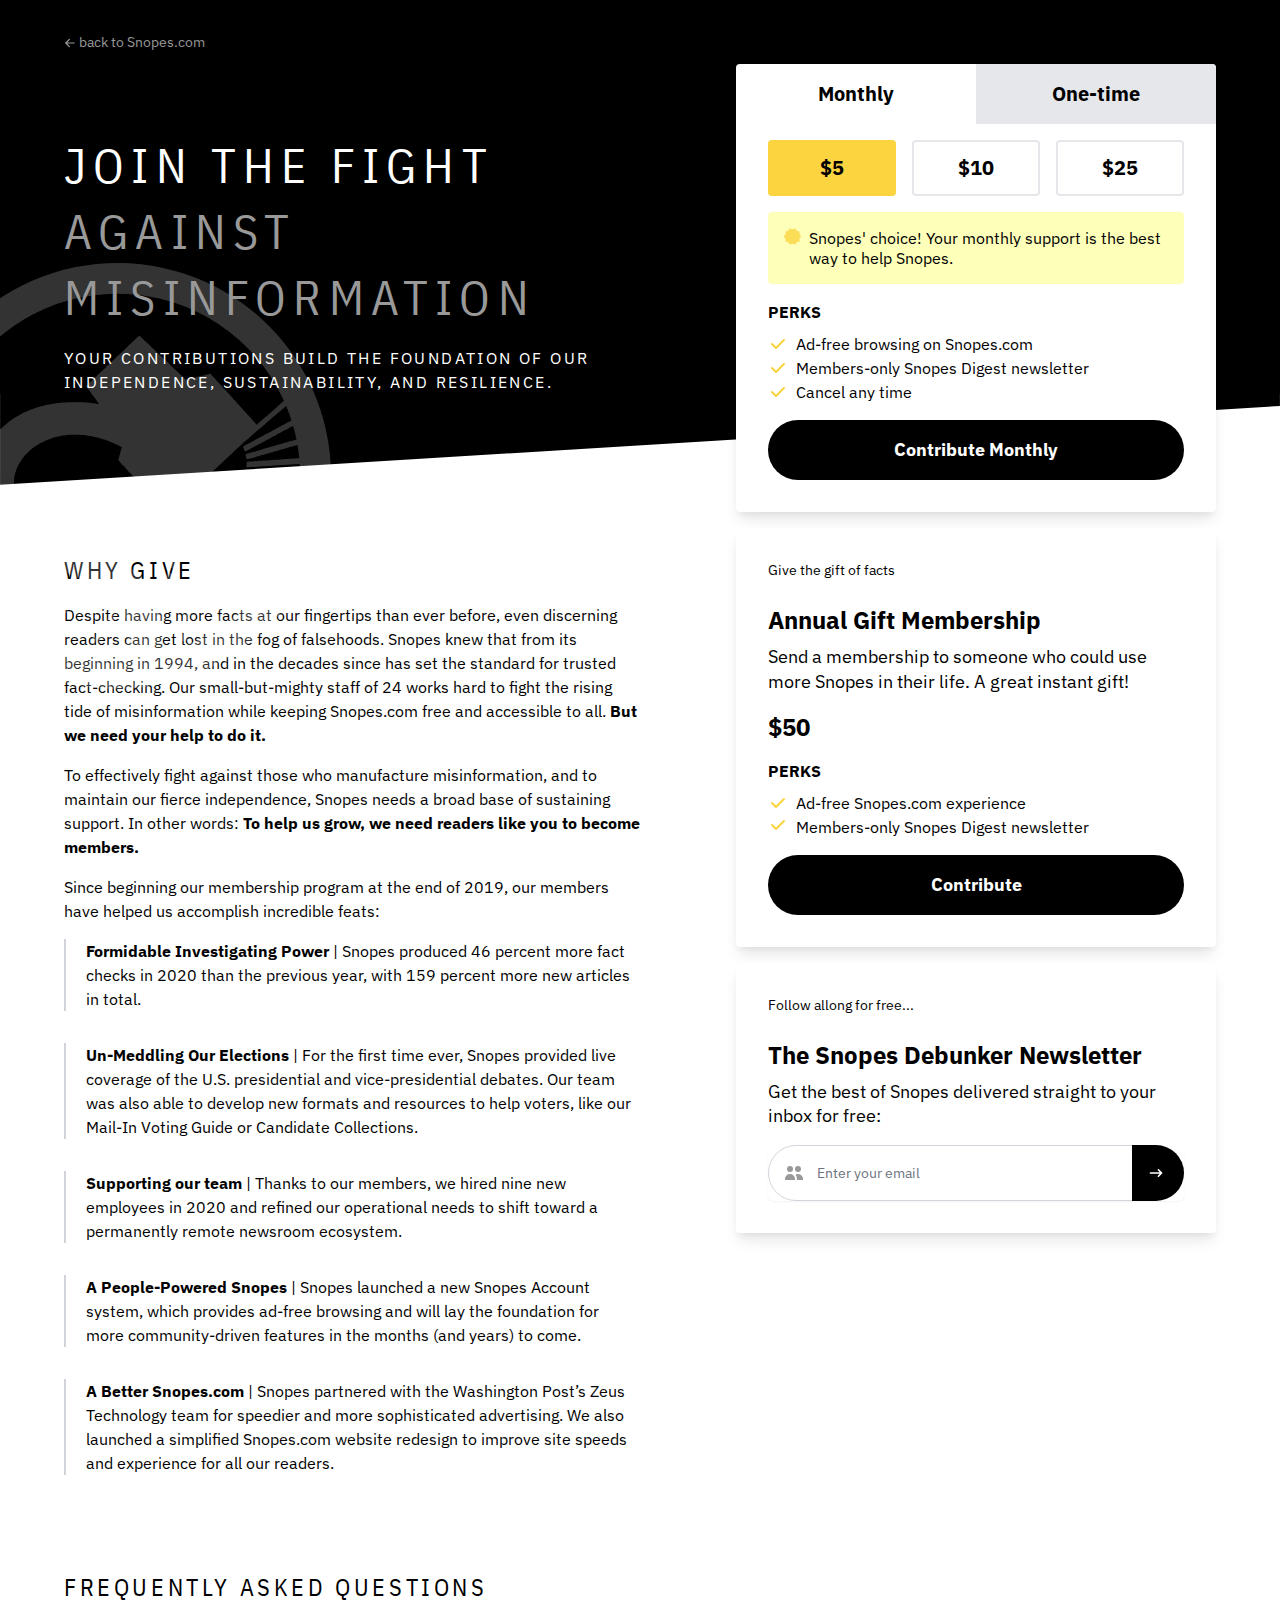
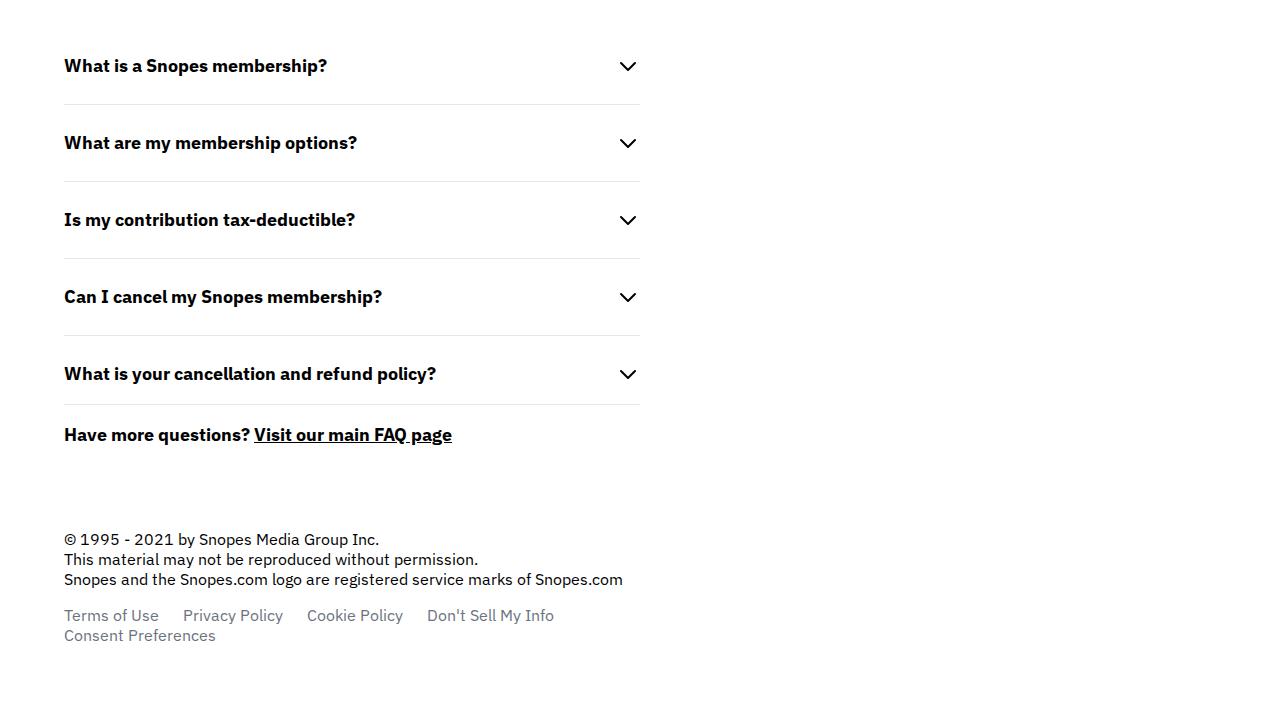
==== index.html @ 12481685 "initial" ====
<!DOCTYPE html>
<html lang="en">
<head>
  <meta charset="utf-8">
  <meta name="viewport" content="width=device-width, initial-scale=1, shrink-to-fit=no">
  <link rel="icon" type="image/png" href="favicon.png">
  <link rel="preconnect" href="https://fonts.gstatic.com">
  <link href="https://fonts.googleapis.com/css2?family=IBM+Plex+Sans+Condensed:wght@600&family=IBM+Plex+Sans:wght@400;600;700&display=swap" rel="stylesheet">
  <link rel="stylesheet" href="css/main.css">
  <title>Contribute to Snopes.com</title>
  <script src="https://code.jquery.com/jquery-3.6.0.slim.min.js" integrity="sha256-u7e5khyithlIdTpu22PHhENmPcRdFiHRjhAuHcs05RI=" crossorigin="anonymous"></script>
</head>
<body class="antialiased">

<div class="hero bg-black p-8 pb-0 text-white relative">

  <div class="edge absolute inset-x-0 bottom-0 translate-y-full z-0 border-t-1 -top-2">
    <div class="bg-black h-48 lg:hidden"></div>
    <svg class="w-full h-auto" viewBox="0 0 1440 102" fill="none" xmlns="http://www.w3.org/2000/svg">
    <path d="M0 0H1440V13.5L0 102V0Z" fill="black"/>
    </svg>
  </div>

  <div class="max-w-6xl mx-auto relative z-10">

    <div class="lg:w-1/2">

    <a href="https://snopes.com" class="block mb-12 text-xs lg:text-sm text-gray-light">
      <svg class="w-3 h-3 inline" xmlns="http://www.w3.org/2000/svg" viewBox="0 0 20 20" fill="currentColor"><path fill-rule="evenodd" d="M9.707 16.707a1 1 0 01-1.414 0l-6-6a1 1 0 010-1.414l6-6a1 1 0 011.414 1.414L5.414 9H17a1 1 0 110 2H5.414l4.293 4.293a1 1 0 010 1.414z" clip-rule="evenodd" /></svg> back to Snopes.com</a>
    
    <h1 class="condensed uppercase text-3xl lg:text-5xl tracking-widest leading-snug lg:leading-snug mb-4 lg:pt-8">
    Join the fight <br><span class="text-gray-light">against <br>misinformation</span>
    </h1>

    <p class="uppercase pb-8 lg:pb-0 text-xs lg:text-base tracking-widest">Your contributions build the foundation of our independence, sustainability, and resilience.</p>

    </div>

  </div>

  <img src="logo-outlined.svg" class="absolute w-1/3 top-2/3 right-12 h-auto opacity-20 lg:right-auto lg:-left-24 lg:w-1/3 z-0" alt="">

</div>



<div class="cards p-8 relative lg:absolute lg:inset-0 lg:mt-8">


  
  
  

<div class="max-w-6xl lg:mx-auto">
<div class="lg:w-1/2 lg:ml-auto lg:pl-24">

<div class="card bg-white text-black rounded relative z-10 shadow-lg mb-4 overflow-hidden">

    <nav class="flex">
      <a href="#" class="flex-1 block p-4 text-center font-bold text-xl">Monthly</a>
      <a href="#" class="flex-1 block p-4 text-center font-bold text-xl bg-gray-200 hover:underline">One-time</a>
    </nav>
    
    <div class="inner p-8 pt-4">

      <div class="amount flex gap-4 text-center mb-4">
        <a href="#" class="flex-1 border-2 rounded py-3 text-xl font-bold bg-yellow border-yellow">$5</a>
        <a href="#" class="flex-1 border-2 rounded py-3 text-xl font-bold hover:bg-gray-100">$10</a>
        <a href="#" class="flex-1 border-2 rounded py-3 text-xl font-bold hover:bg-gray-100">$25</a>
      </div>
      
      <div class="choice flex gap-2 bg-yellow-light px-4 py-2 rounded mb-4">

        <svg width="17" class="mt-1 top-1 relative" height="17" viewBox="0 0 17 17" fill="none" xmlns="http://www.w3.org/2000/svg"><path opacity="0.8" d="M16.0852 7.05222C15.8026 6.79178 15.5144 6.52131 15.4353 6.2837C15.3507 6.026 15.4251 5.62851 15.4967 5.24107C15.6018 4.65259 15.7142 4.0449 15.3777 3.5871C15.0347 3.12562 14.4053 3.04248 13.8001 2.96205C13.4087 2.90814 13.0015 2.85514 12.783 2.70161C12.572 2.5481 12.399 2.18989 12.2289 1.84264C11.964 1.29435 11.6888 0.729634 11.1273 0.55236C10.5871 0.378738 10.0395 0.669327 9.50869 0.949858C9.15263 1.13719 8.7854 1.33091 8.49999 1.33091C8.21459 1.33091 7.84736 1.13719 7.49037 0.949858C6.95951 0.669327 6.41288 0.378736 5.8718 0.55236C5.3112 0.729637 5.0351 1.29802 4.77014 1.84264C4.60373 2.18989 4.42709 2.54808 4.21606 2.70161C3.99852 2.85879 3.5941 2.91179 3.19901 2.96205C2.59378 3.04247 1.96811 3.12562 1.62507 3.5871C1.2848 4.04857 1.3973 4.65624 1.50607 5.24472C1.57393 5.62942 1.64924 6.02694 1.56371 6.2837C1.48562 6.52129 1.19648 6.79178 0.917595 7.05222C0.486226 7.45337 0 7.90752 0 8.49876C0 9.09 0.486226 9.54507 0.917595 9.94622C1.1965 10.2067 1.48562 10.4771 1.56371 10.7147C1.64831 10.9724 1.57393 11.3699 1.50235 11.7537C1.39358 12.3422 1.28481 12.9499 1.62135 13.4113C1.9644 13.8728 2.59378 13.956 3.199 14.0364C3.59039 14.0866 3.9976 14.1396 4.21605 14.2968C4.42709 14.4476 4.60001 14.8085 4.77013 15.1558C5.0351 15.7004 5.31027 16.2652 5.8718 16.4461C6.41193 16.616 6.95951 16.3291 7.49036 16.0486C7.84735 15.8613 8.21458 15.6639 8.49999 15.6639C8.78539 15.6639 9.15262 15.8613 9.50962 16.0486C9.92797 16.2688 10.3593 16.5 10.7879 16.5C10.9004 16.5 11.0157 16.4836 11.1282 16.4461C11.6888 16.2688 11.9649 15.7004 12.2298 15.1558C12.4 14.8086 12.5729 14.4504 12.7877 14.2968C13.0052 14.1433 13.4096 14.0894 13.801 14.0364C14.4062 13.956 15.0356 13.8728 15.3787 13.4113C15.7189 12.9535 15.6064 12.3449 15.4977 11.7574C15.4261 11.3699 15.3517 10.9724 15.4363 10.7147C15.5144 10.4772 15.8035 10.2067 16.0861 9.94623C16.5138 9.54508 17 9.09092 17 8.49877C17 7.90755 16.5138 7.45337 16.0852 7.05222Z" fill="#FBD440"/></svg>

      <div class="flex-1 leading-tight py-2">Snopes' choice! Your monthly support is the best way to help Snopes.</div>

      </div>

      <div class="perks mb-4">
        <h3 class="font-bold mb-2">PERKS</h3>

        <div class="item flex items-center gap-2">
          <svg class="w-5 h-5 text-yellow" xmlns="http://www.w3.org/2000/svg" viewBox="0 0 20 20" fill="currentColor">
          <path fill-rule="evenodd" d="M16.707 5.293a1 1 0 010 1.414l-8 8a1 1 0 01-1.414 0l-4-4a1 1 0 011.414-1.414L8 12.586l7.293-7.293a1 1 0 011.414 0z" clip-rule="evenodd" /></svg>
          <div class="flex-1">Ad-free browsing on Snopes.com</div>
        </div>

        <div class="item flex items-center gap-2">
          <svg class="w-5 h-5 text-yellow" xmlns="http://www.w3.org/2000/svg" viewBox="0 0 20 20" fill="currentColor">
          <path fill-rule="evenodd" d="M16.707 5.293a1 1 0 010 1.414l-8 8a1 1 0 01-1.414 0l-4-4a1 1 0 011.414-1.414L8 12.586l7.293-7.293a1 1 0 011.414 0z" clip-rule="evenodd" /></svg>
          <div class="flex-1">Members-only Snopes Digest newsletter</div>
        </div>

        <div class="item flex items-center gap-2">
          <svg class="w-5 h-5 text-yellow" xmlns="http://www.w3.org/2000/svg" viewBox="0 0 20 20" fill="currentColor">
          <path fill-rule="evenodd" d="M16.707 5.293a1 1 0 010 1.414l-8 8a1 1 0 01-1.414 0l-4-4a1 1 0 011.414-1.414L8 12.586l7.293-7.293a1 1 0 011.414 0z" clip-rule="evenodd" /></svg>
          <div class="flex-1">Cancel any time</div>
        </div>

      </div>

      <a href="#" class="button bg-black text-white text-center block p-4 rounded-full font-bold text-lg hover:bg-yellow hover:text-black">Contribute Monthly</a>

    </div>

  </div>

  <div class="card bg-white text-black rounded relative z-10 shadow-lg mb-4 overflow-hidden">
   
    <div class="inner p-8">

      <p class="mb-6 text-sm">Give the gift of facts</p>
      <h2 class="text-2xl font-bold mb-2 leading-snug">Annual Gift Membership</h2>
      <p class="text-lg leading-snug mb-4">Send a membership to someone who could use more Snopes in their life. A great instant gift!</p>

      <div class="amount flex text-center mb-4">
        <a href="#" class="text-2xl font-bold">$50</a>
      </div>

      <div class="perks mb-4">
        <h3 class="font-bold mb-2">PERKS</h3>

        <div class="item flex items-center gap-2">
          <svg class="w-5 h-5 text-yellow" xmlns="http://www.w3.org/2000/svg" viewBox="0 0 20 20" fill="currentColor">
          <path fill-rule="evenodd" d="M16.707 5.293a1 1 0 010 1.414l-8 8a1 1 0 01-1.414 0l-4-4a1 1 0 011.414-1.414L8 12.586l7.293-7.293a1 1 0 011.414 0z" clip-rule="evenodd" /></svg>
          <div class="flex-1">Ad-free Snopes.com experience</div>
        </div>

        <div class="item flex gap-2">
          <svg class="w-5 h-5 text-yellow" xmlns="http://www.w3.org/2000/svg" viewBox="0 0 20 20" fill="currentColor">
          <path fill-rule="evenodd" d="M16.707 5.293a1 1 0 010 1.414l-8 8a1 1 0 01-1.414 0l-4-4a1 1 0 011.414-1.414L8 12.586l7.293-7.293a1 1 0 011.414 0z" clip-rule="evenodd" /></svg>
          <div class="flex-1">Members-only Snopes Digest newsletter</div>
        </div>

      </div>

      <a href="#" class="button bg-black text-white text-center block p-4 rounded-full font-bold text-lg hover:bg-yellow hover:text-black">Contribute</a>

    </div>

  </div>

  <div class="card bg-white text-black rounded relative z-10 shadow-lg mb-4 overflow-hidden">
   
    <div class="inner p-8">

      <p class="mb-6 text-sm">Follow allong for free...</p>
      <h2 class="text-2xl font-bold mb-2 leading-snug">The Snopes Debunker Newsletter</h2>
      <p class="text-lg leading-snug mb-4">Get the best of Snopes delivered straight to your inbox for free:</p>


      <div class="flex rounded-md shadow-sm">
        <div class="relative flex items-stretch flex-grow focus-within:z-10">
          <div class="absolute inset-y-0 left-0 pl-4 flex items-center pointer-events-none">
            <!-- Heroicon name: solid/users -->
            <svg class="h-5 w-5 text-gray-light" xmlns="http://www.w3.org/2000/svg" viewBox="0 0 20 20" fill="currentColor" aria-hidden="true">
              <path d="M9 6a3 3 0 11-6 0 3 3 0 016 0zM17 6a3 3 0 11-6 0 3 3 0 016 0zM12.93 17c.046-.327.07-.66.07-1a6.97 6.97 0 00-1.5-4.33A5 5 0 0119 16v1h-6.07zM6 11a5 5 0 015 5v1H1v-1a5 5 0 015-5z" />
            </svg>
          </div>
          <input type="text" name="email" id="email" class="focus:ring-yellow focus:border-yellow block w-full rounded-none rounded-l-full pl-12 sm:text-sm border-gray-300" placeholder="Enter your email">
        </div>
        <button class="-ml-px relative inline-flex items-center space-x-2 pl-4 pr-5 py-5 text-2xl font-bold rounded-r-full text-white bg-black hover:bg-yellow hover:text-black focus:outline-none focus:ring-0 ">
          <span><svg class="w-4 h-4" xmlns="http://www.w3.org/2000/svg" viewBox="0 0 20 20" fill="currentColor"><path fill-rule="evenodd" d="M12.293 5.293a1 1 0 011.414 0l4 4a1 1 0 010 1.414l-4 4a1 1 0 01-1.414-1.414L14.586 11H3a1 1 0 110-2h11.586l-2.293-2.293a1 1 0 010-1.414z" clip-rule="evenodd" /></svg></span>
        </button>
      </div>


    </div>

  

</div>

</div>

</div>
</div>

<div class="max-w-6xl mx-auto">

<div class="lg:w-1/2">

<div class="p-8 xl:px-0 why">

  <h2 class="text-2xl tracking-widest leading-snug uppercase condensed mb-4 lg:pt-32">Why Give</h2>

  <p class="mb-4">Despite having more facts at our fingertips than ever before, even discerning readers can get lost in the fog of falsehoods. Snopes knew that from its beginning in 1994, and in the decades since has set the standard for trusted fact-checking. Our small-but-mighty staff of 24 works hard to fight the rising tide of misinformation while keeping Snopes.com free and accessible to all. <strong>But we need your help to do it.</strong></p>

  <p class="mb-4">To effectively fight against those who manufacture misinformation, and to maintain our fierce independence, Snopes needs a broad base of sustaining support. In other words: <strong>To help us grow, we need readers like you to become members.</strong></p>

  <p class="mb-4">Since beginning our membership program at the end of 2019, our members have helped us accomplish incredible feats:</p>

  <div class="item flex gap-4 mb-8">
    <span class="dot border-l-2 border-gray-300">&nbsp;</span>
    <div class="flex-1"><strong>Formidable Investigating Power</strong> | Snopes produced 46 percent more fact checks in 2020 than the previous year, with 159 percent more new articles in total. </div>
  </div>

  <div class="item flex gap-4 mb-8">
    <span class="dot border-l-2 border-gray-300">&nbsp;</span>
    <div class="flex-1"><strong>Un-Meddling Our Elections</strong> | For the first time ever, Snopes provided live coverage of the U.S. presidential and vice-presidential debates. Our team was also able to develop new formats and resources to help voters, like our Mail-In Voting Guide or Candidate Collections.</div>
  </div>

  <div class="item flex gap-4 mb-8">
    <span class="dot border-l-2 border-gray-300">&nbsp;</span>
    <div class="flex-1"><strong>Supporting our team</strong> | Thanks to our members, we hired nine new employees in 2020 and refined our operational needs to shift toward a permanently remote newsroom ecosystem.</div>
  </div>

  <div class="item flex gap-4 mb-8">
    <span class="dot border-l-2 border-gray-300">&nbsp;</span>
    <div class="flex-1"><strong>A People-Powered Snopes</strong> | Snopes launched a new Snopes Account system, which provides ad-free browsing and will lay the foundation for more community-driven features in the months (and years) to come.</div>
  </div>

  <div class="item flex gap-4 mb-8">
    <span class="dot border-l-2 border-gray-300">&nbsp;</span>
    <div class="flex-1"><strong>A Better Snopes.com</strong> | Snopes partnered with the Washington Post’s Zeus Technology team for speedier and more sophisticated advertising. We also launched a simplified Snopes.com website redesign to improve site speeds and experience for all our readers. </div>
  </div>

</div>

<div class="p-8 xl:px-0 faqs">

      <h2 class="text-2xl tracking-widest leading-snug uppercase condensed">Frequently Asked Questions</h2>

      <dl class="mt-6 space-y-6 divide-y divide-gray-200">

        <div class="question pt-6">
          <dt class="text-lg">
            <button type="button" class="text-left w-full flex justify-between items-start focus:outline-none" aria-controls="faq-0" aria-expanded="false">
              <span class="font-bold">
                What is a Snopes membership?
              </span>
              <span class="ml-6 h-7 flex items-center">
                <svg class="rotate-0 h-6 w-6 transform" xmlns="http://www.w3.org/2000/svg" fill="none" viewBox="0 0 24 24" stroke="currentColor" aria-hidden="true">
                  <path stroke-linecap="round" stroke-linejoin="round" stroke-width="2" d="M19 9l-7 7-7-7" />
                </svg>
              </span>
            </button>
          </dt>
          <dd class="mt-2 pr-6 hidden" id="faq-0">
            <p class="text-base text-gray-500">
              Memberships allow our readers a way to support Snopes with a sustainably sized contribution that helps us keep the lights on and, more importantly, helps us do it ourselves. Our memberships also offer special benefits, like ad-free browsing and a members-only newsletter called the Snopes Digest depending on the type of contribution you make.
            </p>
          </dd>
        </div>

        <div class="question pt-6">
          <dt class="text-lg">
            <button type="button" class="text-left w-full flex justify-between items-start focus:outline-none" aria-controls="faq-0" aria-expanded="false">
              <span class="font-bold">
                What are my membership options?
              </span>
              <span class="ml-6 h-7 flex items-center">
                <svg class="rotate-0 h-6 w-6 transform" xmlns="http://www.w3.org/2000/svg" fill="none" viewBox="0 0 24 24" stroke="currentColor" aria-hidden="true">
                  <path stroke-linecap="round" stroke-linejoin="round" stroke-width="2" d="M19 9l-7 7-7-7" />
                </svg>
              </span>
            </button>
          </dt>
          <dd class="mt-2 pr-6 hidden" id="faq-0">
            <p class="text-base text-gray-500">
              Join for $5+ a month and you’ll begin receiving our exclusive, members-only  Snopes Digest newsletter and gain access to ad-free browsing on Snopes.com. If you make a one-time contribution (that is not renewed automatically each month), you’ll just receive a subscription to our Snopes Digest newsletter.
            </p>
          </dd>
        </div>

        <div class="question pt-6">
          <dt class="text-lg">
            <button type="button" class="text-left w-full flex justify-between items-start focus:outline-none" aria-controls="faq-0" aria-expanded="false">
              <span class="font-bold">
                Is my contribution tax-deductible?
              </span>
              <span class="ml-6 h-7 flex items-center">
                <svg class="rotate-0 h-6 w-6 transform" xmlns="http://www.w3.org/2000/svg" fill="none" viewBox="0 0 24 24" stroke="currentColor" aria-hidden="true">
                  <path stroke-linecap="round" stroke-linejoin="round" stroke-width="2" d="M19 9l-7 7-7-7" />
                </svg>
              </span>
            </button>
          </dt>
          <dd class="mt-2 pr-6 hidden" id="faq-0">
            <p class="text-base text-gray-500">
              Your support of Snopes does not constitute a charitable donation, and your contribution is not eligible for a tax-deduction. But it does enable Snopes to continue bringing you essential fact-checking to squash out misinformation at scale.
            </p>
          </dd>
        </div>

        <div class="question pt-6">
          <dt class="text-lg">
            <button type="button" class="text-left w-full flex justify-between items-start focus:outline-none" aria-controls="faq-0" aria-expanded="false">
              <span class="font-bold">
                Can I cancel my Snopes membership?
              </span>
              <span class="ml-6 h-7 flex items-center">
                <svg class="rotate-0 h-6 w-6 transform" xmlns="http://www.w3.org/2000/svg" fill="none" viewBox="0 0 24 24" stroke="currentColor" aria-hidden="true">
                  <path stroke-linecap="round" stroke-linejoin="round" stroke-width="2" d="M19 9l-7 7-7-7" />
                </svg>
              </span>
            </button>
          </dt>
          <dd class="mt-2 pr-6 hidden" id="faq-0">
            <p class="text-base text-gray-500">
              If you are making monthly contributions to Snopes, you can cancel your Snopes Membership at any time by <a class="font-bold underline" href="#">clicking here.</a> For monthly contributions, the cancellation will go into effect at the time of your next billing cycle.
            </p>
          </dd>
        </div>

        <div class="question pt-6">
          <dt class="text-lg">
            <button type="button" class="text-left w-full flex justify-between items-start focus:outline-none" aria-controls="faq-0" aria-expanded="false">
              <span class="font-bold">
                What is your cancellation and refund policy?
              </span>
              <span class="ml-6 h-7 flex items-center">
                <svg class="rotate-0 h-6 w-6 transform" xmlns="http://www.w3.org/2000/svg" fill="none" viewBox="0 0 24 24" stroke="currentColor" aria-hidden="true">
                  <path stroke-linecap="round" stroke-linejoin="round" stroke-width="2" d="M19 9l-7 7-7-7" />
                </svg>
              </span>
            </button>
          </dt>
          <dd class="mt-2 pr-6 hidden" id="faq-0">
            <p class="text-base text-gray-500">
              <strong>Monthly Contributions:</strong> You can cancel at any time.
              <strong>One-time Contributions:</strong> You will only be charged once for the amount you choose to contribute with no recurring charge. One-time Contributions are final sale and non-refundable.
            </p>
          </dd>
        </div>


      </dl>

      <p class="text-lg font-bold border-t mt-4 pt-4">Have more questions? <a href="#" class="underline">Visit our main FAQ page</a></p>
</div>

<footer class="p-8 mt-4 mb-12 lg:px-0 leading-tight">
  <p class="mb-2 lg:mb-0">&copy; 1995 - 2021 by Snopes Media Group Inc.</p>
  <p class="mb-2 lg:mb-0">This material may not be reproduced without permission.</p>
  <p class="mb-4">Snopes and the Snopes.com logo are registered service marks of Snopes.com</p>
  <p class="text-gray-500">
    <a href="#" class="pr-5 whitespace-nowrap">Terms of Use</a>
    <a href="#" class="pr-5 whitespace-nowrap">Privacy Policy</a>
    <a href="#" class="pr-5 whitespace-nowrap">Cookie Policy</a>
    <a href="#" class="pr-5 whitespace-nowrap">Don't Sell My Info</a>
    <a href="#" class="pr-5 whitespace-nowrap">Consent Preferences</a>
  </p>

</footer>

</div>
</div>

<script>
  
  $( document ).ready(function() {

    function open() {
        $(this).closest("dt").next("dd").removeClass("hidden");
        $(this).closest("dt").find("svg").toggleClass("rotate-0 -rotate-180");
        $(this).one("click", close);
    }
    function close() {
        $(this).closest("dt").next("dd").addClass("hidden");
        $(this).closest("dt").find("svg").toggleClass("rotate-0 -rotate-180");
        $(this).one("click", open);
    }
    $(".faqs button").one("click", open);


  });

</script>

</body>
</html>
---- css/main.css ----
/*! modern-normalize v1.0.0 | MIT License | https://github.com/sindresorhus/modern-normalize */
@-webkit-keyframes spin{to{-webkit-transform:rotate(360deg);transform:rotate(360deg)}}
@keyframes spin{to{-webkit-transform:rotate(360deg);transform:rotate(360deg)}}@-webkit-keyframes ping{75%,to{-webkit-transform:scale(2);transform:scale(2);opacity:0}}@keyframes ping{75%,to{-webkit-transform:scale(2);transform:scale(2);opacity:0}}@-webkit-keyframes pulse{50%{opacity:.5}}@keyframes pulse{50%{opacity:.5}}@-webkit-keyframes bounce{0%,to{-webkit-transform:translateY(-25%);transform:translateY(-25%);-webkit-animation-timing-function:cubic-bezier(.8,0,1,1);animation-timing-function:cubic-bezier(.8,0,1,1)}50%{-webkit-transform:none;transform:none;-webkit-animation-timing-function:cubic-bezier(0,0,.2,1);animation-timing-function:cubic-bezier(0,0,.2,1)}}@keyframes bounce{0%,to{-webkit-transform:translateY(-25%);transform:translateY(-25%);-webkit-animation-timing-function:cubic-bezier(.8,0,1,1);animation-timing-function:cubic-bezier(.8,0,1,1)}50%{-webkit-transform:none;transform:none;-webkit-animation-timing-function:cubic-bezier(0,0,.2,1);animation-timing-function:cubic-bezier(0,0,.2,1)}}*,::after,::before{box-sizing:border-box;border-width:0;border-style:solid;border-color:#e5e7eb}:root{-moz-tab-size:4;-o-tab-size:4;tab-size:4}html{-webkit-text-size-adjust:100%;font-family:ui-sans-serif,system-ui,-apple-system,BlinkMacSystemFont,"Segoe UI",Roboto,"Helvetica Neue",Arial,"Noto Sans",sans-serif,"Apple Color Emoji","Segoe UI Emoji","Segoe UI Symbol","Noto Color Emoji";line-height:1.5}body{font-family:system-ui,-apple-system,'Segoe UI',Roboto,Helvetica,Arial,sans-serif,'Apple Color Emoji','Segoe UI Emoji';line-height:inherit;font-family:'IBM Plex Sans',sans-serif}hr{height:0;color:inherit}abbr[title]{-webkit-text-decoration:underline dotted;text-decoration:underline dotted}b,strong{font-weight:bolder}code,kbd,pre,samp{font-size:1em}small{font-size:80%}sub,sup{font-size:75%;line-height:0;position:relative;vertical-align:baseline}sub{bottom:-.25em}sup{top:-.5em}table{text-indent:0;border-color:inherit;border-collapse:collapse}button,input,optgroup,select,textarea{font-family:inherit;font-size:100%;margin:0}button,select{text-transform:none}[type=button],button{-webkit-appearance:button}legend{padding:0}progress{vertical-align:baseline}summary{display:list-item}blockquote,body,dd,dl,figure,h1,h2,h3,h4,h5,h6,hr,p,pre{margin:0}button{background-color:transparent;background-image:none;cursor:pointer}button:focus{outline:1px dotted;outline:5px auto -webkit-focus-ring-color}fieldset,ol,ul{margin:0;padding:0}ol,ul{list-style:none}hr{border-top-width:1px}img{border-style:solid}textarea{resize:vertical}input::-webkit-input-placeholder, textarea::-webkit-input-placeholder{color:#6b7280;opacity:1}input::-moz-placeholder, textarea::-moz-placeholder{color:#6b7280;opacity:1}input:-ms-input-placeholder, textarea:-ms-input-placeholder{color:#6b7280;opacity:1}input::placeholder,textarea::placeholder{color:#6b7280;opacity:1}h1,h2,h3,h4,h5,h6{font-size:inherit;font-weight:inherit}a{color:inherit;text-decoration:inherit}button,input,optgroup,select,textarea{padding:0;line-height:inherit;color:inherit}code,kbd,pre,samp{font-family:ui-monospace,SFMono-Regular,Menlo,Monaco,Consolas,"Liberation Mono","Courier New",monospace}audio,canvas,embed,iframe,img,object,svg,video{display:block;vertical-align:middle}img,video{max-width:100%;height:auto}[type=email],[type=month],[type=text],[type=time],select,textarea{-webkit-appearance:none;-moz-appearance:none;appearance:none;background-color:#fff;border-color:#6b7280;border-width:1px;border-radius:0;padding:.5rem .75rem;font-size:1rem;line-height:1.5rem}[type=email]:focus,[type=month]:focus,[type=text]:focus,[type=time]:focus,select:focus,textarea:focus{outline:2px solid transparent;outline-offset:2px;--tw-ring-inset:var(--tw-empty,/*!*/ /*!*/);--tw-ring-offset-width:0px;--tw-ring-offset-color:#fff;--tw-ring-color:#2563eb;--tw-ring-offset-shadow:var(--tw-ring-inset) 0 0 0 var(--tw-ring-offset-width) var(--tw-ring-offset-color);--tw-ring-shadow:var(--tw-ring-inset) 0 0 0 calc(1px + var(--tw-ring-offset-width)) var(--tw-ring-color);box-shadow:var(--tw-ring-offset-shadow),var(--tw-ring-shadow),var(--tw-shadow, 0 0 #0000);border-color:#2563eb}select{background-image:url("data:image/svg+xml,%3csvg xmlns='http://www.w3.org/2000/svg' fill='none' viewBox='0 0 20 20'%3e%3cpath stroke='%236b7280' stroke-linecap='round' stroke-linejoin='round' stroke-width='1.5' d='M6 8l4 4 4-4'/%3e%3c/svg%3e");background-position:right .5rem center;background-repeat:no-repeat;background-size:1.5em 1.5em;padding-right:2.5rem;-webkit-print-color-adjust:exact;color-adjust:exact}.space-x-2>:not([hidden])~:not([hidden]){--tw-space-x-reverse:0;margin-right:calc(.5rem*var(--tw-space-x-reverse));margin-left:calc(.5rem*calc(1 - var(--tw-space-x-reverse)))}.space-y-6>:not([hidden])~:not([hidden]){--tw-space-y-reverse:0;margin-top:calc(1.5rem*calc(1 - var(--tw-space-y-reverse)));margin-bottom:calc(1.5rem*var(--tw-space-y-reverse))}.divide-y>:not([hidden])~:not([hidden]){--tw-divide-y-reverse:0;border-top-width:calc(1px*calc(1 - var(--tw-divide-y-reverse)));border-bottom-width:calc(1px*var(--tw-divide-y-reverse))}.divide-gray-200>:not([hidden])~:not([hidden]){--tw-divide-opacity:1;border-color:rgba(229,231,235,var(--tw-divide-opacity))}.bg-black,.bg-white{--tw-bg-opacity:1;background-color:rgba(0,0,0,var(--tw-bg-opacity))}.bg-white{background-color:rgba(255,255,255,var(--tw-bg-opacity))}.bg-gray-200,.bg-yellow-light{--tw-bg-opacity:1;background-color:rgba(229,231,235,var(--tw-bg-opacity))}.bg-yellow-light{background-color:rgba(254,255,185,var(--tw-bg-opacity))}.hover\:bg-gray-100:hover{--tw-bg-opacity:1;background-color:rgba(243,244,246,var(--tw-bg-opacity))}.bg-yellow,.hover\:bg-yellow:hover{--tw-bg-opacity:1;background-color:rgba(251,212,64,var(--tw-bg-opacity))}.border-gray-300,.border-yellow{--tw-border-opacity:1;border-color:rgba(209,213,219,var(--tw-border-opacity))}.border-yellow{border-color:rgba(251,212,64,var(--tw-border-opacity))}.focus\:border-yellow:focus{--tw-border-opacity:1;border-color:rgba(251,212,64,var(--tw-border-opacity))}.rounded-none{border-radius:0}.rounded{border-radius:.25rem}.rounded-md{border-radius:.375rem}.rounded-full{border-radius:9999px}.rounded-r-full{border-top-right-radius:9999px;border-bottom-right-radius:9999px}.rounded-l-full{border-top-left-radius:9999px;border-bottom-left-radius:9999px}.border-2{border-width:2px}.border-l-2{border-left-width:2px}.border-t{border-top-width:1px}.block{display:block}.inline{display:inline}.flex{display:-webkit-flex;display:flex}.inline-flex{display:-webkit-inline-flex;display:inline-flex}.table{display:table}.hidden{display:none}.items-start{-webkit-align-items:flex-start;align-items:flex-start}.items-center{-webkit-align-items:center;align-items:center}.items-stretch{-webkit-align-items:stretch;align-items:stretch}.justify-between{-webkit-justify-content:space-between;justify-content:space-between}.flex-1{-webkit-flex:1 1 0%;flex:1 1 0%}.flex-grow{-webkit-flex-grow:1;flex-grow:1}.font-bold{font-weight:700}.h-3{height:.75rem}.h-4{height:1rem}.h-5{height:1.25rem}.h-6{height:1.5rem}.h-7{height:1.75rem}.h-48{height:12rem}.h-auto{height:auto}.text-xs{font-size:.75rem;line-height:1rem}.text-sm{font-size:.875rem;line-height:1.25rem}.text-base{font-size:1rem;line-height:1.5rem}.text-lg,.text-xl{font-size:1.125rem;line-height:1.75rem}.text-xl{font-size:1.25rem}.text-2xl{font-size:1.5rem;line-height:2rem}.text-3xl{font-size:1.875rem;line-height:2.25rem}.leading-tight{line-height:1.25}.leading-snug{line-height:1.375}.mx-auto{margin-left:auto;margin-right:auto}.mt-1{margin-top:.25rem}.mt-2{margin-top:.5rem}.mb-2{margin-bottom:.5rem}.mt-4{margin-top:1rem}.mb-4{margin-bottom:1rem}.mt-6{margin-top:1.5rem}.mb-6{margin-bottom:1.5rem}.ml-6{margin-left:1.5rem}.mb-8{margin-bottom:2rem}.mb-12{margin-bottom:3rem}.-ml-px{margin-left:-1px}.max-w-6xl{max-width:72rem}.opacity-20{opacity:.2}.focus\:outline-none:focus{outline:2px solid transparent;outline-offset:2px}.overflow-hidden{overflow:hidden}.p-4{padding:1rem}.p-8{padding:2rem}.py-2{padding-top:.5rem;padding-bottom:.5rem}.py-3{padding-top:.75rem;padding-bottom:.75rem}.px-4{padding-left:1rem;padding-right:1rem}.py-5{padding-top:1.25rem;padding-bottom:1.25rem}.pb-0{padding-bottom:0}.pt-4{padding-top:1rem}.pl-4{padding-left:1rem}.pr-5{padding-right:1.25rem}.pt-6{padding-top:1.5rem}.pr-6{padding-right:1.5rem}.pb-8{padding-bottom:2rem}.pl-12{padding-left:3rem}.pointer-events-none{pointer-events:none}.absolute{position:absolute}.relative{position:relative}.inset-y-0{top:0;bottom:0}.inset-x-0{right:0;left:0}.bottom-0{bottom:0}.left-0{left:0}.top-1{top:.25rem}.right-12{right:3rem}.-top-2{top:-.5rem}.top-2\/3{top:66.666667%}*{--tw-shadow:0 0 #0000;--tw-ring-inset:var(--tw-empty,/*!*/ /*!*/);--tw-ring-offset-width:0px;--tw-ring-offset-color:#fff;--tw-ring-color:rgba(59, 130, 246, 0.5);--tw-ring-offset-shadow:0 0 #0000;--tw-ring-shadow:0 0 #0000}.shadow-lg,.shadow-sm{box-shadow:var(--tw-ring-offset-shadow, 0 0 #0000),var(--tw-ring-shadow, 0 0 #0000),var(--tw-shadow)}.shadow-sm{--tw-shadow:0 1px 2px 0 rgba(0, 0, 0, 0.05)}.shadow-lg{--tw-shadow:0 10px 15px -3px rgba(0, 0, 0, 0.1), 0 4px 6px -2px rgba(0, 0, 0, 0.05)}.focus\:ring-0:focus{--tw-ring-offset-shadow:var(--tw-ring-inset) 0 0 0 var(--tw-ring-offset-width) var(--tw-ring-offset-color);--tw-ring-shadow:var(--tw-ring-inset) 0 0 0 calc(0px + var(--tw-ring-offset-width)) var(--tw-ring-color);box-shadow:var(--tw-ring-offset-shadow),var(--tw-ring-shadow),var(--tw-shadow, 0 0 #0000)}.focus\:ring-yellow:focus{--tw-ring-opacity:1;--tw-ring-color:rgba(251, 212, 64, var(--tw-ring-opacity))}.text-left{text-align:left}.text-center{text-align:center}.hover\:text-black:hover,.text-black{--tw-text-opacity:1;color:rgba(0,0,0,var(--tw-text-opacity))}.text-gray-500,.text-white{--tw-text-opacity:1;color:rgba(255,255,255,var(--tw-text-opacity))}.text-gray-500{color:rgba(107,114,128,var(--tw-text-opacity))}.text-gray-light,.text-yellow{--tw-text-opacity:1;color:rgba(153,153,153,var(--tw-text-opacity))}.text-yellow{color:rgba(251,212,64,var(--tw-text-opacity))}.uppercase{text-transform:uppercase}.hover\:underline:hover,.underline{text-decoration:underline}.antialiased{-webkit-font-smoothing:antialiased;-moz-osx-font-smoothing:grayscale}.tracking-widest{letter-spacing:.15em}.whitespace-nowrap{white-space:nowrap}.w-3{width:.75rem}.w-4{width:1rem}.w-5{width:1.25rem}.w-6{width:1.5rem}.w-1\/3{width:33.333333%}.w-full{width:100%}.z-0{z-index:0}.z-10{z-index:10}.focus-within\:z-10:focus-within{z-index:10}.gap-2{gap:.5rem}.gap-4{gap:1rem}.transform{--tw-translate-x:0;--tw-translate-y:0;--tw-rotate:0;--tw-skew-x:0;--tw-skew-y:0;--tw-scale-x:1;--tw-scale-y:1;-webkit-transform:translateX(var(--tw-translate-x)) translateY(var(--tw-translate-y)) rotate(var(--tw-rotate)) skewX(var(--tw-skew-x)) skewY(var(--tw-skew-y)) scaleX(var(--tw-scale-x)) scaleY(var(--tw-scale-y));transform:translateX(var(--tw-translate-x)) translateY(var(--tw-translate-y)) rotate(var(--tw-rotate)) skewX(var(--tw-skew-x)) skewY(var(--tw-skew-y)) scaleX(var(--tw-scale-x)) scaleY(var(--tw-scale-y))}.rotate-0{--tw-rotate:0deg}.-rotate-180{--tw-rotate:-180deg}.translate-y-full{--tw-translate-y:100%}.condensed{font-family:'IBM Plex Sans Condensed',sans-serif}.translate-y-full{-webkit-transform:translateY(100%);transform:translateY(100%)}@media (min-width:640px){.sm\:text-sm{font-size:.875rem;line-height:1.25rem}}@media (min-width:1024px){.lg\:hidden{display:none}.lg\:text-sm{font-size:.875rem;line-height:1.25rem}.lg\:text-base{font-size:1rem;line-height:1.5rem}.lg\:text-5xl{font-size:3rem;line-height:1}.lg\:leading-snug{line-height:1.375}.lg\:mx-auto{margin-left:auto;margin-right:auto}.lg\:mb-0{margin-bottom:0}.lg\:mt-8{margin-top:2rem}.lg\:ml-auto{margin-left:auto}.lg\:px-0{padding-left:0;padding-right:0}.lg\:pb-0{padding-bottom:0}.lg\:pt-8{padding-top:2rem}.lg\:pl-24{padding-left:6rem}.lg\:pt-32{padding-top:8rem}.lg\:absolute{position:absolute}.lg\:inset-0{top:0;right:0;bottom:0;left:0}.lg\:right-auto{right:auto}.lg\:-left-24{left:-6rem}.lg\:w-1\/2{width:50%}.lg\:w-1\/3{width:33.333333%}}@media (min-width:1280px){.xl\:px-0{padding-left:0;padding-right:0}}
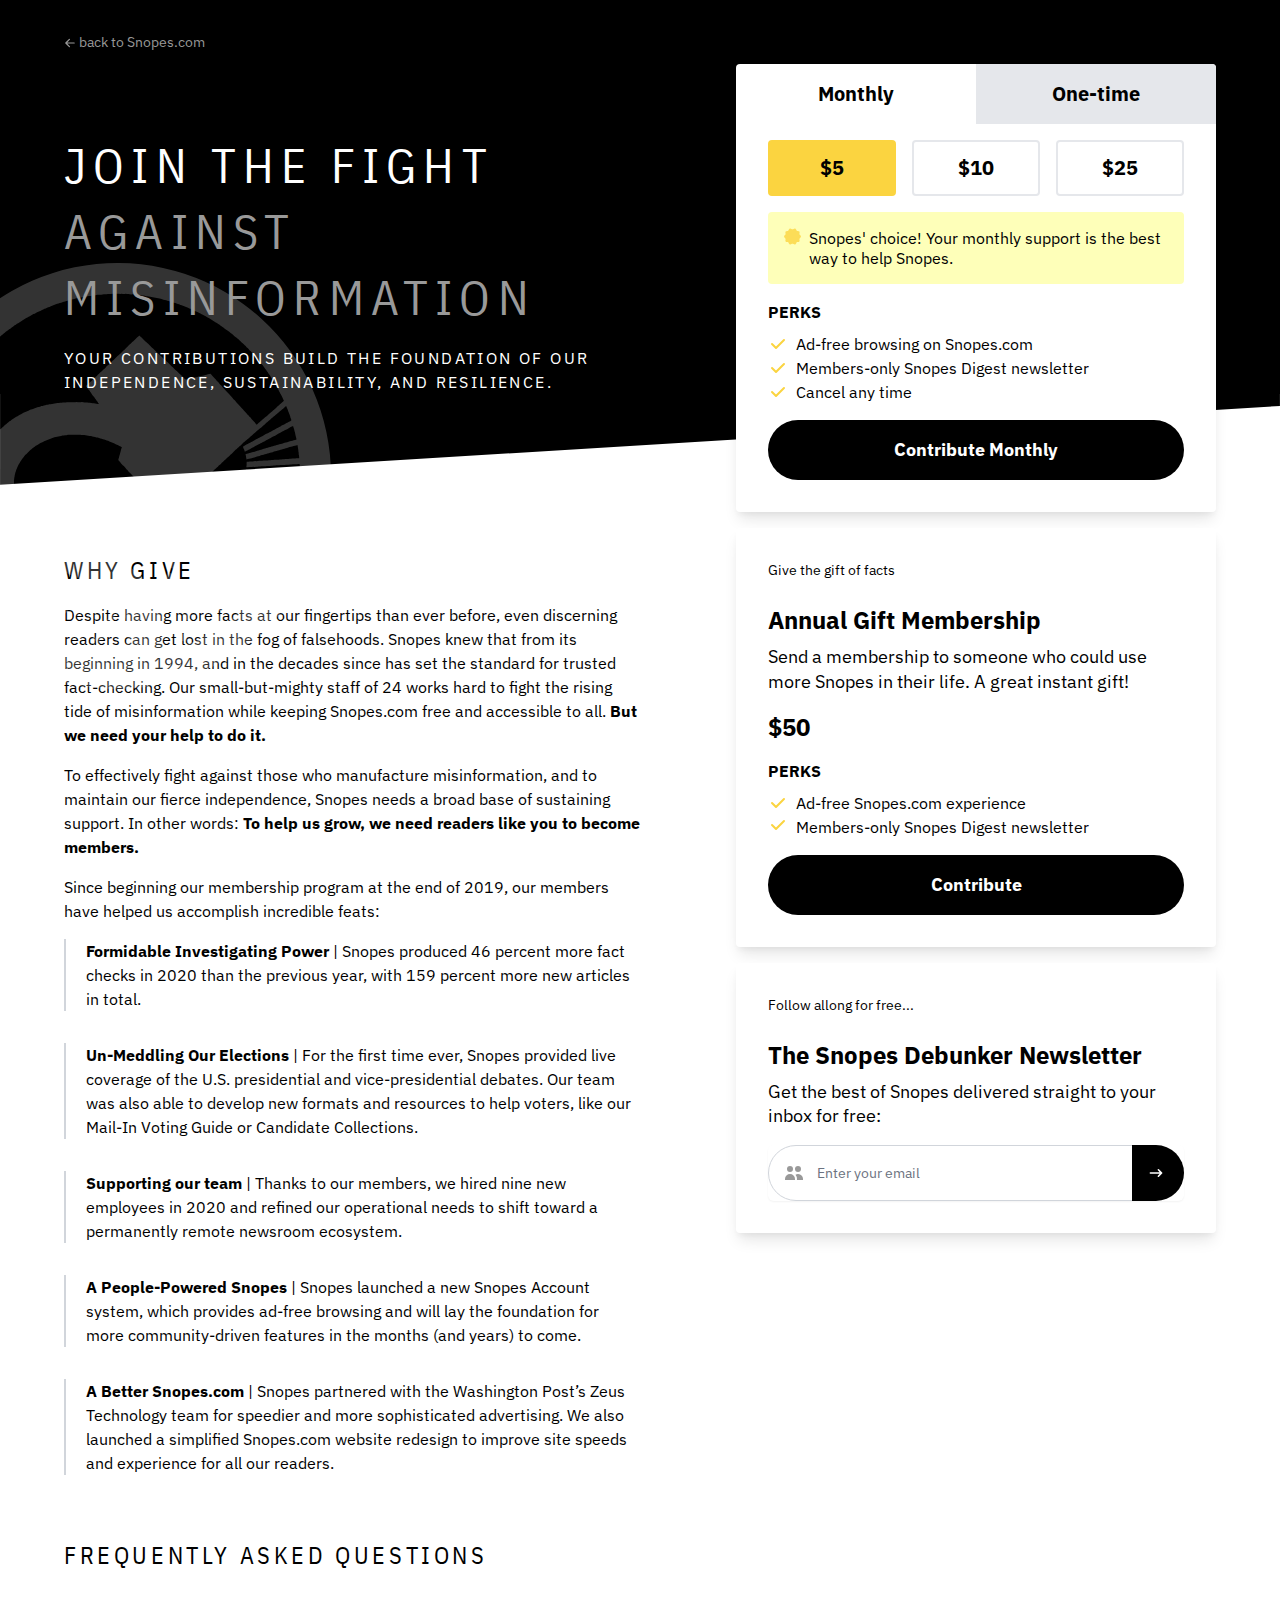
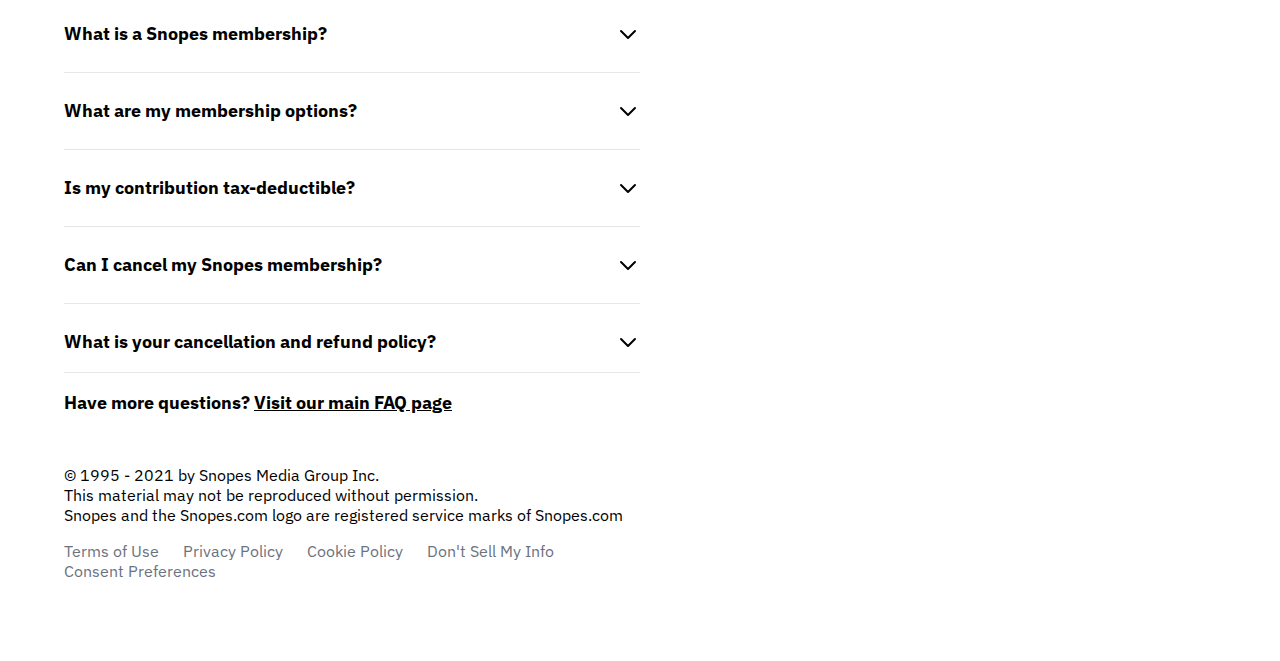
==== commit 78e3e73e: "💯" ====
--- a/index.html
+++ b/index.html
@@ -4,11 +4,25 @@
   <meta charset="utf-8">
   <meta name="viewport" content="width=device-width, initial-scale=1, shrink-to-fit=no">
   <link rel="icon" type="image/png" href="favicon.png">
+
   <link rel="preconnect" href="https://fonts.gstatic.com">
-  <link href="https://fonts.googleapis.com/css2?family=IBM+Plex+Sans+Condensed:wght@600&family=IBM+Plex+Sans:wght@400;600;700&display=swap" rel="stylesheet">
+  <link
+    rel="preload"
+    href="https://fonts.googleapis.com/css2?family=IBM+Plex+Sans+Condensed:wght@600&family=IBM+Plex+Sans:wght@400;600;700&display=swap"
+    as="style"
+    onload="this.onload=null;this.rel='stylesheet'"
+  />
+  <noscript>
+      <link
+          href="https://fonts.googleapis.com/css2?family=IBM+Plex+Sans+Condensed:wght@600&family=IBM+Plex+Sans:wght@400;600;700&display=swap"
+          rel="stylesheet"
+          type="text/css"
+      />
+  </noscript>
+  
   <link rel="stylesheet" href="css/main.css">
   <title>Contribute to Snopes.com</title>
-  <script src="https://code.jquery.com/jquery-3.6.0.slim.min.js" integrity="sha256-u7e5khyithlIdTpu22PHhENmPcRdFiHRjhAuHcs05RI=" crossorigin="anonymous"></script>
+  <script src="https://code.jquery.com/jquery-3.6.0.slim.min.js" integrity="sha256-u7e5khyithlIdTpu22PHhENmPcRdFiHRjhAuHcs05RI=" async crossorigin="anonymous"></script>
 </head>
 <body class="antialiased">
 
@@ -17,7 +31,7 @@
   <div class="edge absolute inset-x-0 bottom-0 translate-y-full z-0 border-t-1 -top-2">
     <div class="bg-black h-48 lg:hidden"></div>
     <svg class="w-full h-auto" viewBox="0 0 1440 102" fill="none" xmlns="http://www.w3.org/2000/svg">
-    <path d="M0 0H1440V13.5L0 102V0Z" fill="black"/>
+    <path d="M0 0H1440V13.5L0 102V0Z" fill="black"/> 
     </svg>
   </div>
 
@@ -177,11 +191,12 @@
 </div>
 </div>
 
+<div class="p-8">
 <div class="max-w-6xl mx-auto">
 
 <div class="lg:w-1/2">
 
-<div class="p-8 xl:px-0 why">
+<div class="why mb-16">
 
   <h2 class="text-2xl tracking-widest leading-snug uppercase condensed mb-4 lg:pt-32">Why Give</h2>
 
@@ -218,7 +233,8 @@
 
 </div>
 
-<div class="p-8 xl:px-0 faqs">
+
+<div class="faqs">
 
       <h2 class="text-2xl tracking-widest leading-snug uppercase condensed">Frequently Asked Questions</h2>
 
@@ -331,7 +347,7 @@
       <p class="text-lg font-bold border-t mt-4 pt-4">Have more questions? <a href="#" class="underline">Visit our main FAQ page</a></p>
 </div>
 
-<footer class="p-8 mt-4 mb-12 lg:px-0 leading-tight">
+<footer class="mt-12 mb-12 leading-tight">
   <p class="mb-2 lg:mb-0">&copy; 1995 - 2021 by Snopes Media Group Inc.</p>
   <p class="mb-2 lg:mb-0">This material may not be reproduced without permission.</p>
   <p class="mb-4">Snopes and the Snopes.com logo are registered service marks of Snopes.com</p>
@@ -344,6 +360,8 @@
   </p>
 
 </footer>
+
+</div>
 
 </div>
 </div>
--- a/css/main.css
+++ b/css/main.css
@@ -1,3 +1,3 @@
 /*! modern-normalize v1.0.0 | MIT License | https://github.com/sindresorhus/modern-normalize */
 @-webkit-keyframes spin{to{-webkit-transform:rotate(360deg);transform:rotate(360deg)}}
-@keyframes spin{to{-webkit-transform:rotate(360deg);transform:rotate(360deg)}}@-webkit-keyframes ping{75%,to{-webkit-transform:scale(2);transform:scale(2);opacity:0}}@keyframes ping{75%,to{-webkit-transform:scale(2);transform:scale(2);opacity:0}}@-webkit-keyframes pulse{50%{opacity:.5}}@keyframes pulse{50%{opacity:.5}}@-webkit-keyframes bounce{0%,to{-webkit-transform:translateY(-25%);transform:translateY(-25%);-webkit-animation-timing-function:cubic-bezier(.8,0,1,1);animation-timing-function:cubic-bezier(.8,0,1,1)}50%{-webkit-transform:none;transform:none;-webkit-animation-timing-function:cubic-bezier(0,0,.2,1);animation-timing-function:cubic-bezier(0,0,.2,1)}}@keyframes bounce{0%,to{-webkit-transform:translateY(-25%);transform:translateY(-25%);-webkit-animation-timing-function:cubic-bezier(.8,0,1,1);animation-timing-function:cubic-bezier(.8,0,1,1)}50%{-webkit-transform:none;transform:none;-webkit-animation-timing-function:cubic-bezier(0,0,.2,1);animation-timing-function:cubic-bezier(0,0,.2,1)}}*,::after,::before{box-sizing:border-box;border-width:0;border-style:solid;border-color:#e5e7eb}:root{-moz-tab-size:4;-o-tab-size:4;tab-size:4}html{-webkit-text-size-adjust:100%;font-family:ui-sans-serif,system-ui,-apple-system,BlinkMacSystemFont,"Segoe UI",Roboto,"Helvetica Neue",Arial,"Noto Sans",sans-serif,"Apple Color Emoji","Segoe UI Emoji","Segoe UI Symbol","Noto Color Emoji";line-height:1.5}body{font-family:system-ui,-apple-system,'Segoe UI',Roboto,Helvetica,Arial,sans-serif,'Apple Color Emoji','Segoe UI Emoji';line-height:inherit;font-family:'IBM Plex Sans',sans-serif}hr{height:0;color:inherit}abbr[title]{-webkit-text-decoration:underline dotted;text-decoration:underline dotted}b,strong{font-weight:bolder}code,kbd,pre,samp{font-size:1em}small{font-size:80%}sub,sup{font-size:75%;line-height:0;position:relative;vertical-align:baseline}sub{bottom:-.25em}sup{top:-.5em}table{text-indent:0;border-color:inherit;border-collapse:collapse}button,input,optgroup,select,textarea{font-family:inherit;font-size:100%;margin:0}button,select{text-transform:none}[type=button],button{-webkit-appearance:button}legend{padding:0}progress{vertical-align:baseline}summary{display:list-item}blockquote,body,dd,dl,figure,h1,h2,h3,h4,h5,h6,hr,p,pre{margin:0}button{background-color:transparent;background-image:none;cursor:pointer}button:focus{outline:1px dotted;outline:5px auto -webkit-focus-ring-color}fieldset,ol,ul{margin:0;padding:0}ol,ul{list-style:none}hr{border-top-width:1px}img{border-style:solid}textarea{resize:vertical}input::-webkit-input-placeholder, textarea::-webkit-input-placeholder{color:#6b7280;opacity:1}input::-moz-placeholder, textarea::-moz-placeholder{color:#6b7280;opacity:1}input:-ms-input-placeholder, textarea:-ms-input-placeholder{color:#6b7280;opacity:1}input::placeholder,textarea::placeholder{color:#6b7280;opacity:1}h1,h2,h3,h4,h5,h6{font-size:inherit;font-weight:inherit}a{color:inherit;text-decoration:inherit}button,input,optgroup,select,textarea{padding:0;line-height:inherit;color:inherit}code,kbd,pre,samp{font-family:ui-monospace,SFMono-Regular,Menlo,Monaco,Consolas,"Liberation Mono","Courier New",monospace}audio,canvas,embed,iframe,img,object,svg,video{display:block;vertical-align:middle}img,video{max-width:100%;height:auto}[type=email],[type=month],[type=text],[type=time],select,textarea{-webkit-appearance:none;-moz-appearance:none;appearance:none;background-color:#fff;border-color:#6b7280;border-width:1px;border-radius:0;padding:.5rem .75rem;font-size:1rem;line-height:1.5rem}[type=email]:focus,[type=month]:focus,[type=text]:focus,[type=time]:focus,select:focus,textarea:focus{outline:2px solid transparent;outline-offset:2px;--tw-ring-inset:var(--tw-empty,/*!*/ /*!*/);--tw-ring-offset-width:0px;--tw-ring-offset-color:#fff;--tw-ring-color:#2563eb;--tw-ring-offset-shadow:var(--tw-ring-inset) 0 0 0 var(--tw-ring-offset-width) var(--tw-ring-offset-color);--tw-ring-shadow:var(--tw-ring-inset) 0 0 0 calc(1px + var(--tw-ring-offset-width)) var(--tw-ring-color);box-shadow:var(--tw-ring-offset-shadow),var(--tw-ring-shadow),var(--tw-shadow, 0 0 #0000);border-color:#2563eb}select{background-image:url("data:image/svg+xml,%3csvg xmlns='http://www.w3.org/2000/svg' fill='none' viewBox='0 0 20 20'%3e%3cpath stroke='%236b7280' stroke-linecap='round' stroke-linejoin='round' stroke-width='1.5' d='M6 8l4 4 4-4'/%3e%3c/svg%3e");background-position:right .5rem center;background-repeat:no-repeat;background-size:1.5em 1.5em;padding-right:2.5rem;-webkit-print-color-adjust:exact;color-adjust:exact}.space-x-2>:not([hidden])~:not([hidden]){--tw-space-x-reverse:0;margin-right:calc(.5rem*var(--tw-space-x-reverse));margin-left:calc(.5rem*calc(1 - var(--tw-space-x-reverse)))}.space-y-6>:not([hidden])~:not([hidden]){--tw-space-y-reverse:0;margin-top:calc(1.5rem*calc(1 - var(--tw-space-y-reverse)));margin-bottom:calc(1.5rem*var(--tw-space-y-reverse))}.divide-y>:not([hidden])~:not([hidden]){--tw-divide-y-reverse:0;border-top-width:calc(1px*calc(1 - var(--tw-divide-y-reverse)));border-bottom-width:calc(1px*var(--tw-divide-y-reverse))}.divide-gray-200>:not([hidden])~:not([hidden]){--tw-divide-opacity:1;border-color:rgba(229,231,235,var(--tw-divide-opacity))}.bg-black,.bg-white{--tw-bg-opacity:1;background-color:rgba(0,0,0,var(--tw-bg-opacity))}.bg-white{background-color:rgba(255,255,255,var(--tw-bg-opacity))}.bg-gray-200,.bg-yellow-light{--tw-bg-opacity:1;background-color:rgba(229,231,235,var(--tw-bg-opacity))}.bg-yellow-light{background-color:rgba(254,255,185,var(--tw-bg-opacity))}.hover\:bg-gray-100:hover{--tw-bg-opacity:1;background-color:rgba(243,244,246,var(--tw-bg-opacity))}.bg-yellow,.hover\:bg-yellow:hover{--tw-bg-opacity:1;background-color:rgba(251,212,64,var(--tw-bg-opacity))}.border-gray-300,.border-yellow{--tw-border-opacity:1;border-color:rgba(209,213,219,var(--tw-border-opacity))}.border-yellow{border-color:rgba(251,212,64,var(--tw-border-opacity))}.focus\:border-yellow:focus{--tw-border-opacity:1;border-color:rgba(251,212,64,var(--tw-border-opacity))}.rounded-none{border-radius:0}.rounded{border-radius:.25rem}.rounded-md{border-radius:.375rem}.rounded-full{border-radius:9999px}.rounded-r-full{border-top-right-radius:9999px;border-bottom-right-radius:9999px}.rounded-l-full{border-top-left-radius:9999px;border-bottom-left-radius:9999px}.border-2{border-width:2px}.border-l-2{border-left-width:2px}.border-t{border-top-width:1px}.block{display:block}.inline{display:inline}.flex{display:-webkit-flex;display:flex}.inline-flex{display:-webkit-inline-flex;display:inline-flex}.table{display:table}.hidden{display:none}.items-start{-webkit-align-items:flex-start;align-items:flex-start}.items-center{-webkit-align-items:center;align-items:center}.items-stretch{-webkit-align-items:stretch;align-items:stretch}.justify-between{-webkit-justify-content:space-between;justify-content:space-between}.flex-1{-webkit-flex:1 1 0%;flex:1 1 0%}.flex-grow{-webkit-flex-grow:1;flex-grow:1}.font-bold{font-weight:700}.h-3{height:.75rem}.h-4{height:1rem}.h-5{height:1.25rem}.h-6{height:1.5rem}.h-7{height:1.75rem}.h-48{height:12rem}.h-auto{height:auto}.text-xs{font-size:.75rem;line-height:1rem}.text-sm{font-size:.875rem;line-height:1.25rem}.text-base{font-size:1rem;line-height:1.5rem}.text-lg,.text-xl{font-size:1.125rem;line-height:1.75rem}.text-xl{font-size:1.25rem}.text-2xl{font-size:1.5rem;line-height:2rem}.text-3xl{font-size:1.875rem;line-height:2.25rem}.leading-tight{line-height:1.25}.leading-snug{line-height:1.375}.mx-auto{margin-left:auto;margin-right:auto}.mt-1{margin-top:.25rem}.mt-2{margin-top:.5rem}.mb-2{margin-bottom:.5rem}.mt-4{margin-top:1rem}.mb-4{margin-bottom:1rem}.mt-6{margin-top:1.5rem}.mb-6{margin-bottom:1.5rem}.ml-6{margin-left:1.5rem}.mb-8{margin-bottom:2rem}.mb-12{margin-bottom:3rem}.-ml-px{margin-left:-1px}.max-w-6xl{max-width:72rem}.opacity-20{opacity:.2}.focus\:outline-none:focus{outline:2px solid transparent;outline-offset:2px}.overflow-hidden{overflow:hidden}.p-4{padding:1rem}.p-8{padding:2rem}.py-2{padding-top:.5rem;padding-bottom:.5rem}.py-3{padding-top:.75rem;padding-bottom:.75rem}.px-4{padding-left:1rem;padding-right:1rem}.py-5{padding-top:1.25rem;padding-bottom:1.25rem}.pb-0{padding-bottom:0}.pt-4{padding-top:1rem}.pl-4{padding-left:1rem}.pr-5{padding-right:1.25rem}.pt-6{padding-top:1.5rem}.pr-6{padding-right:1.5rem}.pb-8{padding-bottom:2rem}.pl-12{padding-left:3rem}.pointer-events-none{pointer-events:none}.absolute{position:absolute}.relative{position:relative}.inset-y-0{top:0;bottom:0}.inset-x-0{right:0;left:0}.bottom-0{bottom:0}.left-0{left:0}.top-1{top:.25rem}.right-12{right:3rem}.-top-2{top:-.5rem}.top-2\/3{top:66.666667%}*{--tw-shadow:0 0 #0000;--tw-ring-inset:var(--tw-empty,/*!*/ /*!*/);--tw-ring-offset-width:0px;--tw-ring-offset-color:#fff;--tw-ring-color:rgba(59, 130, 246, 0.5);--tw-ring-offset-shadow:0 0 #0000;--tw-ring-shadow:0 0 #0000}.shadow-lg,.shadow-sm{box-shadow:var(--tw-ring-offset-shadow, 0 0 #0000),var(--tw-ring-shadow, 0 0 #0000),var(--tw-shadow)}.shadow-sm{--tw-shadow:0 1px 2px 0 rgba(0, 0, 0, 0.05)}.shadow-lg{--tw-shadow:0 10px 15px -3px rgba(0, 0, 0, 0.1), 0 4px 6px -2px rgba(0, 0, 0, 0.05)}.focus\:ring-0:focus{--tw-ring-offset-shadow:var(--tw-ring-inset) 0 0 0 var(--tw-ring-offset-width) var(--tw-ring-offset-color);--tw-ring-shadow:var(--tw-ring-inset) 0 0 0 calc(0px + var(--tw-ring-offset-width)) var(--tw-ring-color);box-shadow:var(--tw-ring-offset-shadow),var(--tw-ring-shadow),var(--tw-shadow, 0 0 #0000)}.focus\:ring-yellow:focus{--tw-ring-opacity:1;--tw-ring-color:rgba(251, 212, 64, var(--tw-ring-opacity))}.text-left{text-align:left}.text-center{text-align:center}.hover\:text-black:hover,.text-black{--tw-text-opacity:1;color:rgba(0,0,0,var(--tw-text-opacity))}.text-gray-500,.text-white{--tw-text-opacity:1;color:rgba(255,255,255,var(--tw-text-opacity))}.text-gray-500{color:rgba(107,114,128,var(--tw-text-opacity))}.text-gray-light,.text-yellow{--tw-text-opacity:1;color:rgba(153,153,153,var(--tw-text-opacity))}.text-yellow{color:rgba(251,212,64,var(--tw-text-opacity))}.uppercase{text-transform:uppercase}.hover\:underline:hover,.underline{text-decoration:underline}.antialiased{-webkit-font-smoothing:antialiased;-moz-osx-font-smoothing:grayscale}.tracking-widest{letter-spacing:.15em}.whitespace-nowrap{white-space:nowrap}.w-3{width:.75rem}.w-4{width:1rem}.w-5{width:1.25rem}.w-6{width:1.5rem}.w-1\/3{width:33.333333%}.w-full{width:100%}.z-0{z-index:0}.z-10{z-index:10}.focus-within\:z-10:focus-within{z-index:10}.gap-2{gap:.5rem}.gap-4{gap:1rem}.transform{--tw-translate-x:0;--tw-translate-y:0;--tw-rotate:0;--tw-skew-x:0;--tw-skew-y:0;--tw-scale-x:1;--tw-scale-y:1;-webkit-transform:translateX(var(--tw-translate-x)) translateY(var(--tw-translate-y)) rotate(var(--tw-rotate)) skewX(var(--tw-skew-x)) skewY(var(--tw-skew-y)) scaleX(var(--tw-scale-x)) scaleY(var(--tw-scale-y));transform:translateX(var(--tw-translate-x)) translateY(var(--tw-translate-y)) rotate(var(--tw-rotate)) skewX(var(--tw-skew-x)) skewY(var(--tw-skew-y)) scaleX(var(--tw-scale-x)) scaleY(var(--tw-scale-y))}.rotate-0{--tw-rotate:0deg}.-rotate-180{--tw-rotate:-180deg}.translate-y-full{--tw-translate-y:100%}.condensed{font-family:'IBM Plex Sans Condensed',sans-serif}.translate-y-full{-webkit-transform:translateY(100%);transform:translateY(100%)}@media (min-width:640px){.sm\:text-sm{font-size:.875rem;line-height:1.25rem}}@media (min-width:1024px){.lg\:hidden{display:none}.lg\:text-sm{font-size:.875rem;line-height:1.25rem}.lg\:text-base{font-size:1rem;line-height:1.5rem}.lg\:text-5xl{font-size:3rem;line-height:1}.lg\:leading-snug{line-height:1.375}.lg\:mx-auto{margin-left:auto;margin-right:auto}.lg\:mb-0{margin-bottom:0}.lg\:mt-8{margin-top:2rem}.lg\:ml-auto{margin-left:auto}.lg\:px-0{padding-left:0;padding-right:0}.lg\:pb-0{padding-bottom:0}.lg\:pt-8{padding-top:2rem}.lg\:pl-24{padding-left:6rem}.lg\:pt-32{padding-top:8rem}.lg\:absolute{position:absolute}.lg\:inset-0{top:0;right:0;bottom:0;left:0}.lg\:right-auto{right:auto}.lg\:-left-24{left:-6rem}.lg\:w-1\/2{width:50%}.lg\:w-1\/3{width:33.333333%}}@media (min-width:1280px){.xl\:px-0{padding-left:0;padding-right:0}}+@keyframes spin{to{-webkit-transform:rotate(360deg);transform:rotate(360deg)}}@-webkit-keyframes ping{75%,to{-webkit-transform:scale(2);transform:scale(2);opacity:0}}@keyframes ping{75%,to{-webkit-transform:scale(2);transform:scale(2);opacity:0}}@-webkit-keyframes pulse{50%{opacity:.5}}@keyframes pulse{50%{opacity:.5}}@-webkit-keyframes bounce{0%,to{-webkit-transform:translateY(-25%);transform:translateY(-25%);-webkit-animation-timing-function:cubic-bezier(.8,0,1,1);animation-timing-function:cubic-bezier(.8,0,1,1)}50%{-webkit-transform:none;transform:none;-webkit-animation-timing-function:cubic-bezier(0,0,.2,1);animation-timing-function:cubic-bezier(0,0,.2,1)}}@keyframes bounce{0%,to{-webkit-transform:translateY(-25%);transform:translateY(-25%);-webkit-animation-timing-function:cubic-bezier(.8,0,1,1);animation-timing-function:cubic-bezier(.8,0,1,1)}50%{-webkit-transform:none;transform:none;-webkit-animation-timing-function:cubic-bezier(0,0,.2,1);animation-timing-function:cubic-bezier(0,0,.2,1)}}*,::after,::before{box-sizing:border-box;border-width:0;border-style:solid;border-color:#e5e7eb}:root{-moz-tab-size:4;-o-tab-size:4;tab-size:4}html{-webkit-text-size-adjust:100%;font-family:ui-sans-serif,system-ui,-apple-system,BlinkMacSystemFont,"Segoe UI",Roboto,"Helvetica Neue",Arial,"Noto Sans",sans-serif,"Apple Color Emoji","Segoe UI Emoji","Segoe UI Symbol","Noto Color Emoji";line-height:1.5}body{font-family:system-ui,-apple-system,'Segoe UI',Roboto,Helvetica,Arial,sans-serif,'Apple Color Emoji','Segoe UI Emoji';line-height:inherit;font-family:'IBM Plex Sans',sans-serif}hr{height:0;color:inherit}abbr[title]{-webkit-text-decoration:underline dotted;text-decoration:underline dotted}b,strong{font-weight:bolder}code,kbd,pre,samp{font-size:1em}small{font-size:80%}sub,sup{font-size:75%;line-height:0;position:relative;vertical-align:baseline}sub{bottom:-.25em}sup{top:-.5em}table{text-indent:0;border-color:inherit;border-collapse:collapse}button,input,optgroup,select,textarea{font-family:inherit;font-size:100%;margin:0}button,select{text-transform:none}[type=button],button{-webkit-appearance:button}legend{padding:0}progress{vertical-align:baseline}summary{display:list-item}blockquote,body,dd,dl,figure,h1,h2,h3,h4,h5,h6,hr,p,pre{margin:0}button{background-color:transparent;background-image:none;cursor:pointer}button:focus{outline:1px dotted;outline:5px auto -webkit-focus-ring-color}fieldset,ol,ul{margin:0;padding:0}ol,ul{list-style:none}hr{border-top-width:1px}img{border-style:solid}textarea{resize:vertical}input::-webkit-input-placeholder, textarea::-webkit-input-placeholder{color:#6b7280;opacity:1}input::-moz-placeholder, textarea::-moz-placeholder{color:#6b7280;opacity:1}input:-ms-input-placeholder, textarea:-ms-input-placeholder{color:#6b7280;opacity:1}input::placeholder,textarea::placeholder{color:#6b7280;opacity:1}h1,h2,h3,h4,h5,h6{font-size:inherit;font-weight:inherit}a{color:inherit;text-decoration:inherit}button,input,optgroup,select,textarea{padding:0;line-height:inherit;color:inherit}code,kbd,pre,samp{font-family:ui-monospace,SFMono-Regular,Menlo,Monaco,Consolas,"Liberation Mono","Courier New",monospace}audio,canvas,embed,iframe,img,object,svg,video{display:block;vertical-align:middle}img,video{max-width:100%;height:auto}[type=email],[type=month],[type=text],[type=time],select,textarea{-webkit-appearance:none;-moz-appearance:none;appearance:none;background-color:#fff;border-color:#6b7280;border-width:1px;border-radius:0;padding:.5rem .75rem;font-size:1rem;line-height:1.5rem}[type=email]:focus,[type=month]:focus,[type=text]:focus,[type=time]:focus,select:focus,textarea:focus{outline:2px solid transparent;outline-offset:2px;--tw-ring-inset:var(--tw-empty,/*!*/ /*!*/);--tw-ring-offset-width:0px;--tw-ring-offset-color:#fff;--tw-ring-color:#2563eb;--tw-ring-offset-shadow:var(--tw-ring-inset) 0 0 0 var(--tw-ring-offset-width) var(--tw-ring-offset-color);--tw-ring-shadow:var(--tw-ring-inset) 0 0 0 calc(1px + var(--tw-ring-offset-width)) var(--tw-ring-color);box-shadow:var(--tw-ring-offset-shadow),var(--tw-ring-shadow),var(--tw-shadow, 0 0 #0000);border-color:#2563eb}select{background-image:url("data:image/svg+xml,%3csvg xmlns='http://www.w3.org/2000/svg' fill='none' viewBox='0 0 20 20'%3e%3cpath stroke='%236b7280' stroke-linecap='round' stroke-linejoin='round' stroke-width='1.5' d='M6 8l4 4 4-4'/%3e%3c/svg%3e");background-position:right .5rem center;background-repeat:no-repeat;background-size:1.5em 1.5em;padding-right:2.5rem;-webkit-print-color-adjust:exact;color-adjust:exact}.space-x-2>:not([hidden])~:not([hidden]){--tw-space-x-reverse:0;margin-right:calc(.5rem*var(--tw-space-x-reverse));margin-left:calc(.5rem*calc(1 - var(--tw-space-x-reverse)))}.space-y-6>:not([hidden])~:not([hidden]){--tw-space-y-reverse:0;margin-top:calc(1.5rem*calc(1 - var(--tw-space-y-reverse)));margin-bottom:calc(1.5rem*var(--tw-space-y-reverse))}.divide-y>:not([hidden])~:not([hidden]){--tw-divide-y-reverse:0;border-top-width:calc(1px*calc(1 - var(--tw-divide-y-reverse)));border-bottom-width:calc(1px*var(--tw-divide-y-reverse))}.divide-gray-200>:not([hidden])~:not([hidden]){--tw-divide-opacity:1;border-color:rgba(229,231,235,var(--tw-divide-opacity))}.bg-black,.bg-white{--tw-bg-opacity:1;background-color:rgba(0,0,0,var(--tw-bg-opacity))}.bg-white{background-color:rgba(255,255,255,var(--tw-bg-opacity))}.bg-gray-200,.bg-yellow-light{--tw-bg-opacity:1;background-color:rgba(229,231,235,var(--tw-bg-opacity))}.bg-yellow-light{background-color:rgba(254,255,185,var(--tw-bg-opacity))}.hover\:bg-gray-100:hover{--tw-bg-opacity:1;background-color:rgba(243,244,246,var(--tw-bg-opacity))}.bg-yellow,.hover\:bg-yellow:hover{--tw-bg-opacity:1;background-color:rgba(251,212,64,var(--tw-bg-opacity))}.border-gray-300,.border-yellow{--tw-border-opacity:1;border-color:rgba(209,213,219,var(--tw-border-opacity))}.border-yellow{border-color:rgba(251,212,64,var(--tw-border-opacity))}.focus\:border-yellow:focus{--tw-border-opacity:1;border-color:rgba(251,212,64,var(--tw-border-opacity))}.rounded-none{border-radius:0}.rounded{border-radius:.25rem}.rounded-md{border-radius:.375rem}.rounded-full{border-radius:9999px}.rounded-r-full{border-top-right-radius:9999px;border-bottom-right-radius:9999px}.rounded-l-full{border-top-left-radius:9999px;border-bottom-left-radius:9999px}.border-2{border-width:2px}.border-l-2{border-left-width:2px}.border-t{border-top-width:1px}.block{display:block}.inline{display:inline}.flex{display:-webkit-flex;display:flex}.inline-flex{display:-webkit-inline-flex;display:inline-flex}.table{display:table}.hidden{display:none}.items-start{-webkit-align-items:flex-start;align-items:flex-start}.items-center{-webkit-align-items:center;align-items:center}.items-stretch{-webkit-align-items:stretch;align-items:stretch}.justify-between{-webkit-justify-content:space-between;justify-content:space-between}.flex-1{-webkit-flex:1 1 0%;flex:1 1 0%}.flex-grow{-webkit-flex-grow:1;flex-grow:1}.font-bold{font-weight:700}.h-3{height:.75rem}.h-4{height:1rem}.h-5{height:1.25rem}.h-6{height:1.5rem}.h-7{height:1.75rem}.h-48{height:12rem}.h-auto{height:auto}.text-xs{font-size:.75rem;line-height:1rem}.text-sm{font-size:.875rem;line-height:1.25rem}.text-base{font-size:1rem;line-height:1.5rem}.text-lg,.text-xl{font-size:1.125rem;line-height:1.75rem}.text-xl{font-size:1.25rem}.text-2xl{font-size:1.5rem;line-height:2rem}.text-3xl{font-size:1.875rem;line-height:2.25rem}.leading-tight{line-height:1.25}.leading-snug{line-height:1.375}.mx-auto{margin-left:auto;margin-right:auto}.mt-1{margin-top:.25rem}.mt-2{margin-top:.5rem}.mb-2{margin-bottom:.5rem}.mt-4{margin-top:1rem}.mb-4{margin-bottom:1rem}.mt-6{margin-top:1.5rem}.mb-6{margin-bottom:1.5rem}.ml-6{margin-left:1.5rem}.mb-8{margin-bottom:2rem}.mt-12{margin-top:3rem}.mb-12{margin-bottom:3rem}.mb-16{margin-bottom:4rem}.-ml-px{margin-left:-1px}.max-w-6xl{max-width:72rem}.opacity-20{opacity:.2}.focus\:outline-none:focus{outline:2px solid transparent;outline-offset:2px}.overflow-hidden{overflow:hidden}.p-4{padding:1rem}.p-8{padding:2rem}.py-2{padding-top:.5rem;padding-bottom:.5rem}.py-3{padding-top:.75rem;padding-bottom:.75rem}.px-4{padding-left:1rem;padding-right:1rem}.py-5{padding-top:1.25rem;padding-bottom:1.25rem}.pb-0{padding-bottom:0}.pt-4{padding-top:1rem}.pl-4{padding-left:1rem}.pr-5{padding-right:1.25rem}.pt-6{padding-top:1.5rem}.pr-6{padding-right:1.5rem}.pb-8{padding-bottom:2rem}.pl-12{padding-left:3rem}.pointer-events-none{pointer-events:none}.absolute{position:absolute}.relative{position:relative}.inset-y-0{top:0;bottom:0}.inset-x-0{right:0;left:0}.bottom-0{bottom:0}.left-0{left:0}.top-1{top:.25rem}.right-12{right:3rem}.-top-2{top:-.5rem}.top-2\/3{top:66.666667%}*{--tw-shadow:0 0 #0000;--tw-ring-inset:var(--tw-empty,/*!*/ /*!*/);--tw-ring-offset-width:0px;--tw-ring-offset-color:#fff;--tw-ring-color:rgba(59, 130, 246, 0.5);--tw-ring-offset-shadow:0 0 #0000;--tw-ring-shadow:0 0 #0000}.shadow-lg,.shadow-sm{box-shadow:var(--tw-ring-offset-shadow, 0 0 #0000),var(--tw-ring-shadow, 0 0 #0000),var(--tw-shadow)}.shadow-sm{--tw-shadow:0 1px 2px 0 rgba(0, 0, 0, 0.05)}.shadow-lg{--tw-shadow:0 10px 15px -3px rgba(0, 0, 0, 0.1), 0 4px 6px -2px rgba(0, 0, 0, 0.05)}.focus\:ring-0:focus{--tw-ring-offset-shadow:var(--tw-ring-inset) 0 0 0 var(--tw-ring-offset-width) var(--tw-ring-offset-color);--tw-ring-shadow:var(--tw-ring-inset) 0 0 0 calc(0px + var(--tw-ring-offset-width)) var(--tw-ring-color);box-shadow:var(--tw-ring-offset-shadow),var(--tw-ring-shadow),var(--tw-shadow, 0 0 #0000)}.focus\:ring-yellow:focus{--tw-ring-opacity:1;--tw-ring-color:rgba(251, 212, 64, var(--tw-ring-opacity))}.text-left{text-align:left}.text-center{text-align:center}.hover\:text-black:hover,.text-black{--tw-text-opacity:1;color:rgba(0,0,0,var(--tw-text-opacity))}.text-gray-500,.text-white{--tw-text-opacity:1;color:rgba(255,255,255,var(--tw-text-opacity))}.text-gray-500{color:rgba(107,114,128,var(--tw-text-opacity))}.text-gray-light,.text-yellow{--tw-text-opacity:1;color:rgba(153,153,153,var(--tw-text-opacity))}.text-yellow{color:rgba(251,212,64,var(--tw-text-opacity))}.uppercase{text-transform:uppercase}.hover\:underline:hover,.underline{text-decoration:underline}.antialiased{-webkit-font-smoothing:antialiased;-moz-osx-font-smoothing:grayscale}.tracking-widest{letter-spacing:.15em}.whitespace-nowrap{white-space:nowrap}.w-3{width:.75rem}.w-4{width:1rem}.w-5{width:1.25rem}.w-6{width:1.5rem}.w-1\/3{width:33.333333%}.w-full{width:100%}.z-0{z-index:0}.z-10{z-index:10}.focus-within\:z-10:focus-within{z-index:10}.gap-2{gap:.5rem}.gap-4{gap:1rem}.transform{--tw-translate-x:0;--tw-translate-y:0;--tw-rotate:0;--tw-skew-x:0;--tw-skew-y:0;--tw-scale-x:1;--tw-scale-y:1;-webkit-transform:translateX(var(--tw-translate-x)) translateY(var(--tw-translate-y)) rotate(var(--tw-rotate)) skewX(var(--tw-skew-x)) skewY(var(--tw-skew-y)) scaleX(var(--tw-scale-x)) scaleY(var(--tw-scale-y));transform:translateX(var(--tw-translate-x)) translateY(var(--tw-translate-y)) rotate(var(--tw-rotate)) skewX(var(--tw-skew-x)) skewY(var(--tw-skew-y)) scaleX(var(--tw-scale-x)) scaleY(var(--tw-scale-y))}.rotate-0{--tw-rotate:0deg}.-rotate-180{--tw-rotate:-180deg}.translate-y-full{--tw-translate-y:100%}.condensed{font-family:'IBM Plex Sans Condensed',sans-serif}.translate-y-full{-webkit-transform:translateY(100%);transform:translateY(100%)}@media (min-width:640px){.sm\:text-sm{font-size:.875rem;line-height:1.25rem}}@media (min-width:1024px){.lg\:hidden{display:none}.lg\:text-sm{font-size:.875rem;line-height:1.25rem}.lg\:text-base{font-size:1rem;line-height:1.5rem}.lg\:text-5xl{font-size:3rem;line-height:1}.lg\:leading-snug{line-height:1.375}.lg\:mx-auto{margin-left:auto;margin-right:auto}.lg\:mb-0{margin-bottom:0}.lg\:mt-8{margin-top:2rem}.lg\:ml-auto{margin-left:auto}.lg\:pb-0{padding-bottom:0}.lg\:pt-8{padding-top:2rem}.lg\:pl-24{padding-left:6rem}.lg\:pt-32{padding-top:8rem}.lg\:absolute{position:absolute}.lg\:inset-0{top:0;right:0;bottom:0;left:0}.lg\:right-auto{right:auto}.lg\:-left-24{left:-6rem}.lg\:w-1\/2{width:50%}.lg\:w-1\/3{width:33.333333%}}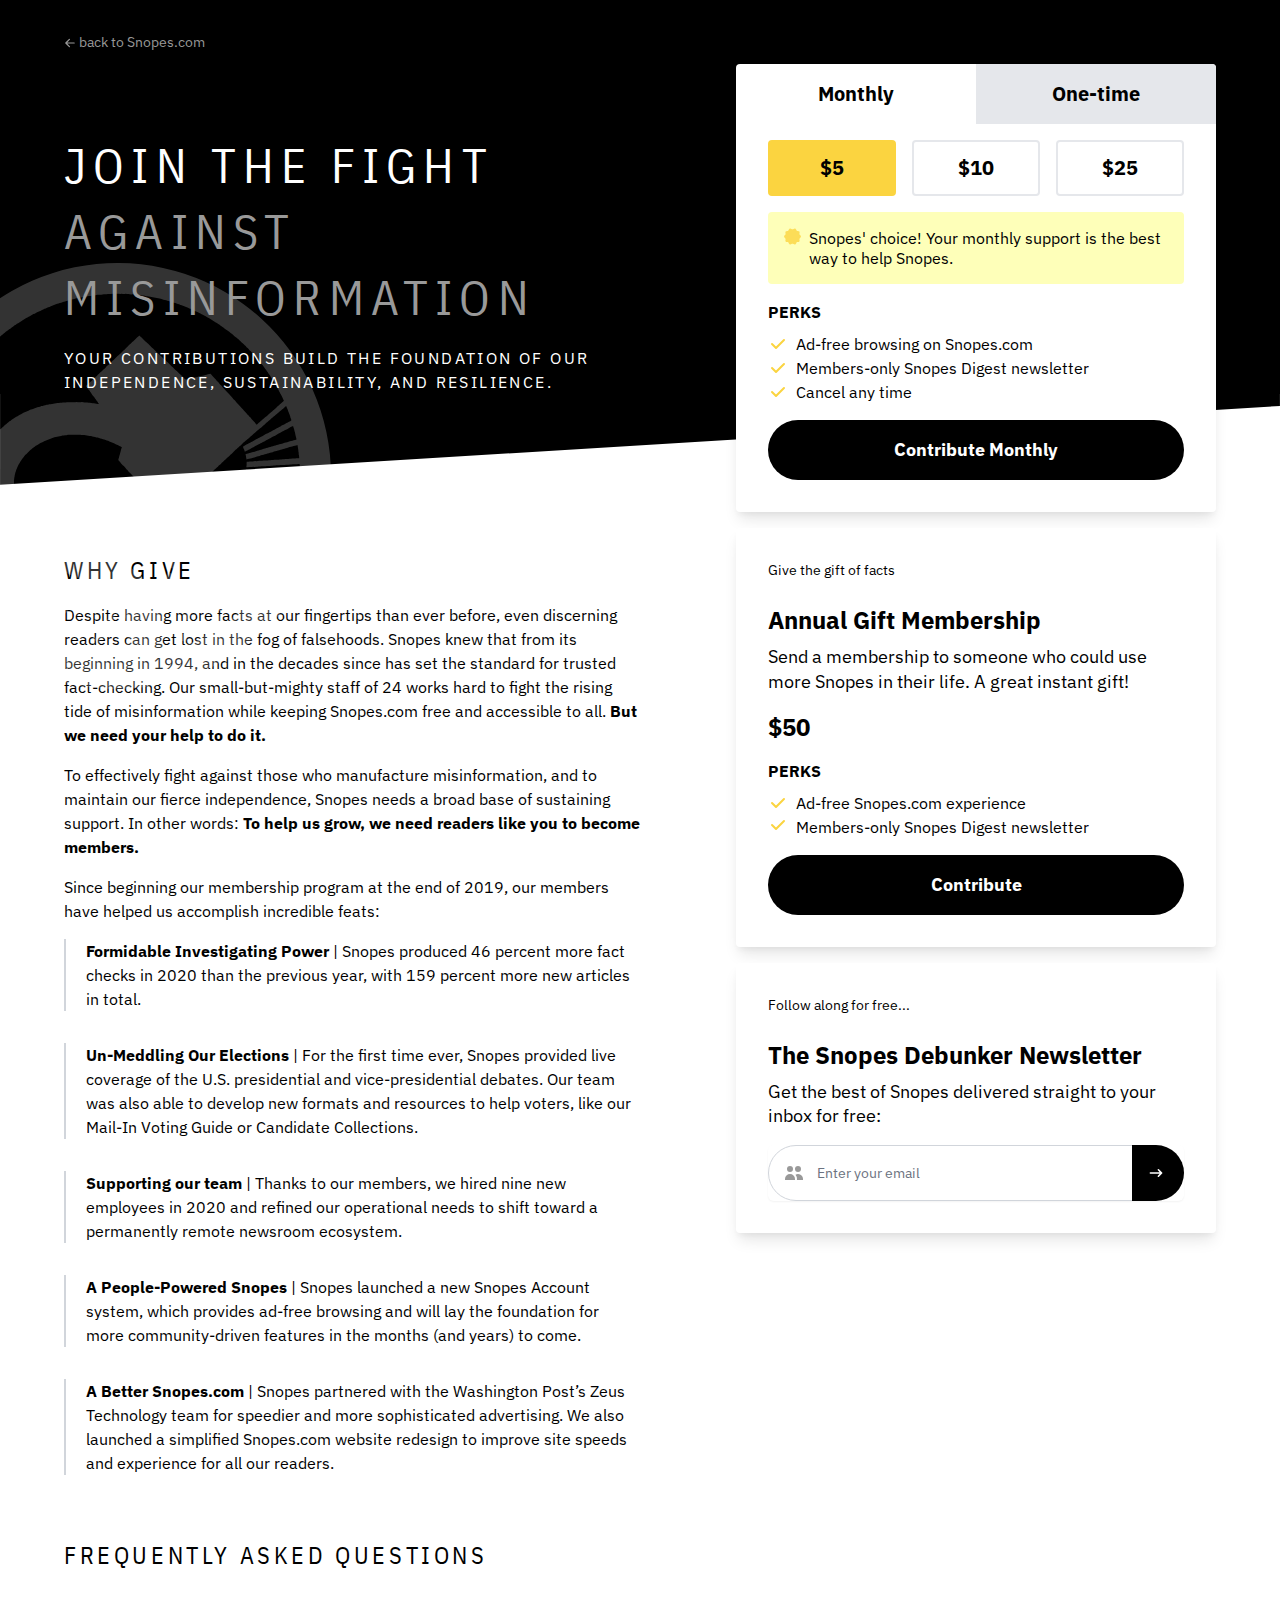
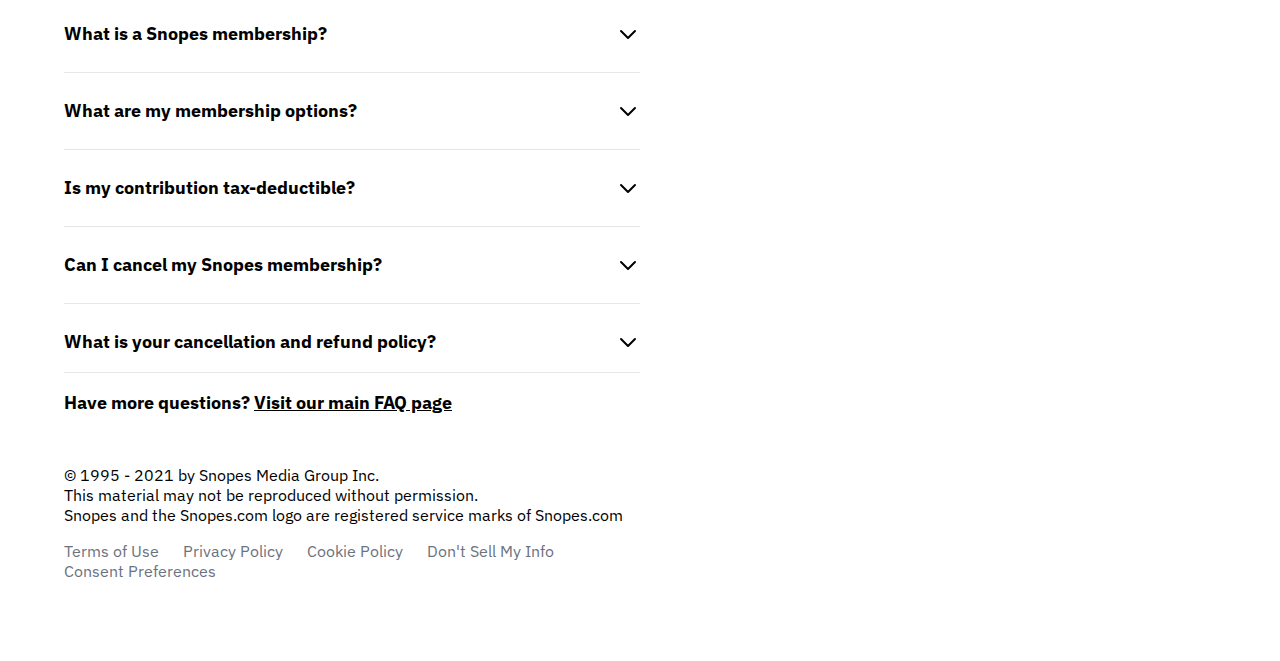
==== commit cbf185aa: "typo" ====
--- a/index.html
+++ b/index.html
@@ -22,9 +22,22 @@
   
   <link rel="stylesheet" href="css/main.css">
   <title>Contribute to Snopes.com</title>
-  <script src="https://code.jquery.com/jquery-3.6.0.slim.min.js" integrity="sha256-u7e5khyithlIdTpu22PHhENmPcRdFiHRjhAuHcs05RI=" async crossorigin="anonymous"></script>
+  <script src="https://code.jquery.com/jquery-3.6.0.slim.min.js" integrity="sha256-u7e5khyithlIdTpu22PHhENmPcRdFiHRjhAuHcs05RI=" defer crossorigin="anonymous"></script>
+
+  <meta name="twitter:card" content="summary_large_image">
+  <meta name="twitter:title" content="Contribute to Snopes.com">
+  <meta name="twitter:description" content="Join the fight against misinformation">
+  <meta name="twitter:image" content="https://superfunteam.github.io/snopes-support/social.png">
+
+  <meta property="og:title" content="Contribute to Snopes.com">
+  <meta property="og:description" content="Join the fight against misinformation">
+  <meta property="og:image" content="https://superfunteam.github.io/snopes-support/social.png">
+
+
 </head>
 <body class="antialiased">
+
+
 
 <div class="hero bg-black p-8 pb-0 text-white relative">
 
@@ -46,6 +59,8 @@
     Join the fight <br><span class="text-gray-light">against <br>misinformation</span>
     </h1>
 
+    <img src="https://superfunteam.github.io/snopes-support/social.png" class="hidden" alt="">
+
     <p class="uppercase pb-8 lg:pb-0 text-xs lg:text-base tracking-widest">Your contributions build the foundation of our independence, sustainability, and resilience.</p>
 
     </div>
@@ -159,7 +174,7 @@
    
     <div class="inner p-8">
 
-      <p class="mb-6 text-sm">Follow allong for free...</p>
+      <p class="mb-6 text-sm">Follow along for free...</p>
       <h2 class="text-2xl font-bold mb-2 leading-snug">The Snopes Debunker Newsletter</h2>
       <p class="text-lg leading-snug mb-4">Get the best of Snopes delivered straight to your inbox for free:</p>
 
@@ -368,7 +383,7 @@
 
 <script>
   
-  $( document ).ready(function() {
+  document.addEventListener('DOMContentLoaded', function(){
 
     function open() {
         $(this).closest("dt").next("dd").removeClass("hidden");
